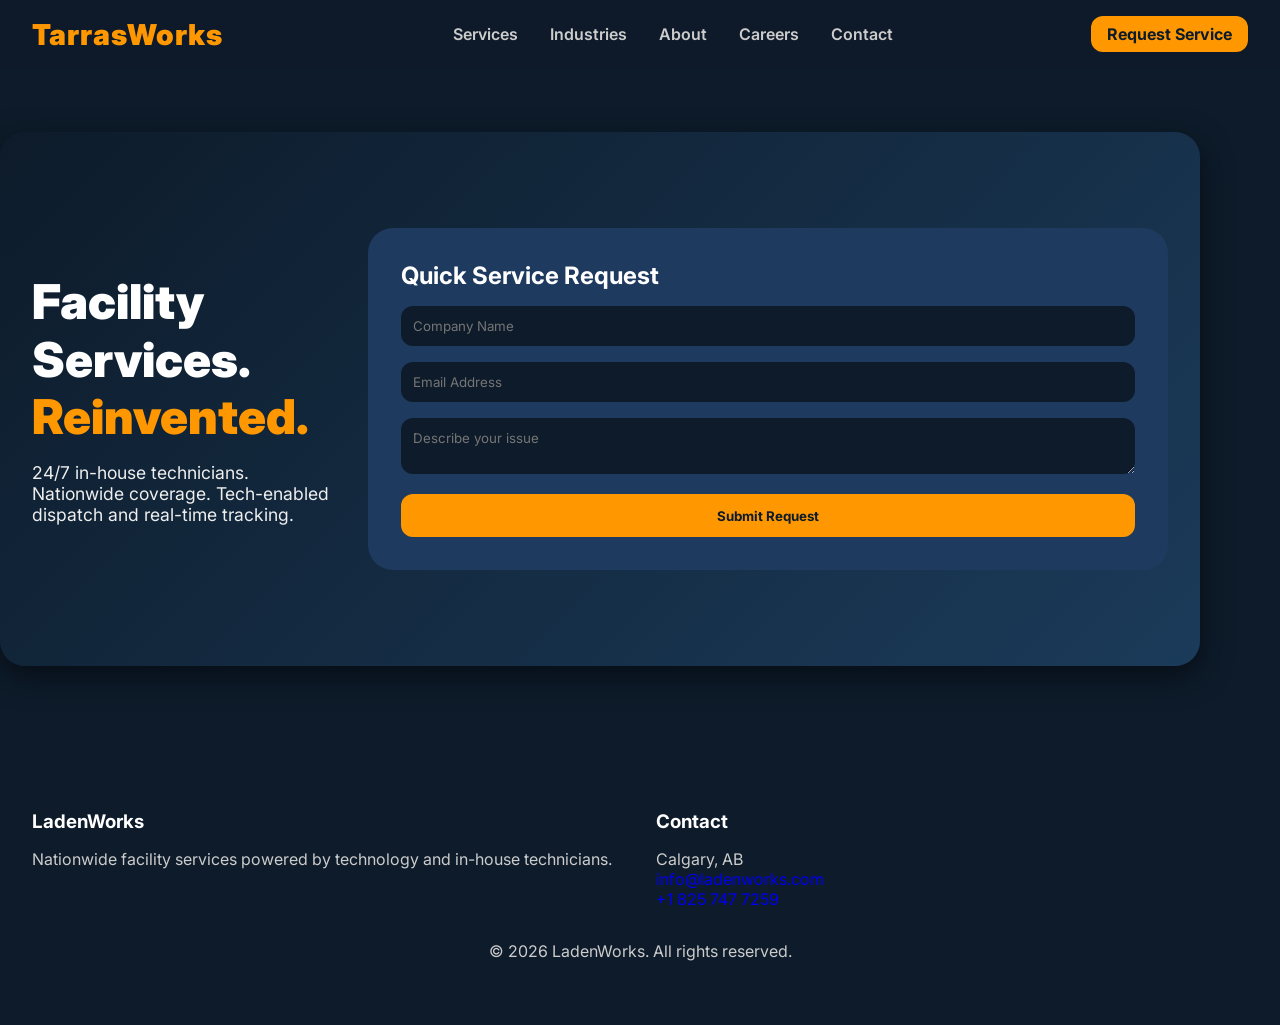
==== index.html @ 76d349a5 "Update index.html" ====
<!DOCTYPE html>
<html lang="en">

<head>
<meta charset="UTF-8">
<meta name="viewport" content="width=device-width, initial-scale=1.0">
<title>LadenWorks | Facility Services Reinvented</title>
<link rel="stylesheet" href="style.css">
</head>

<body>

<!-- NAV -->
<nav>

<a href="./index.html" class="logo">TarrasWorks</a>

<div class="menu">
<a href="./services/page.html">Services</a>
<a href="./industries/page.html">Industries</a>
<a href="./about/page.html">About</a>
<a href="./careers/page.html">Careers</a>
<a href="./contact/page.html">Contact</a>
</div>

<a href="./contact/page.html" class="cta">Request Service</a>

</nav>


<!-- HERO -->
<section class="hero">

<div class="text">
<h1>Facility Services. <span>Reinvented.</span></h1>

<p>
24/7 in-house technicians. Nationwide coverage.
Tech-enabled dispatch and real-time tracking.
</p>
</div>


<div class="card" style="max-width:800px; margin:auto;">

<form action="https://formspree.io/f/mdawkylg" method="POST">

<h3>Quick Service Request</h3>

<input type="hidden" name="_next" value="./index.html">

<input
type="text"
name="company"
placeholder="Company Name"
required
>

<input
type="email"
name="email"
placeholder="Email Address"
required
>

<textarea
name="message"
placeholder="Describe your issue"
required
></textarea>

<button
type="submit"
class="btn"
style="width:100%;"
>
Submit Request
</button>

</form>

</div>

</section>


<!-- DYNAMIC SECTIONS -->
<div id="sections-container"></div>


<!-- FOOTER -->
<footer>

<div class="footer-grid">

<div>
<h3>LadenWorks</h3>
<p>
Nationwide facility services powered by technology and in-house technicians.
</p>
</div>

<div>
<h3>Contact</h3>

<p>Calgary, AB</p>

<p>
<a href="mailto:info@ladenworks.com">
info@ladenworks.com
</a>
</p>

<p>
<a href="tel:+18257477259">
+1 825 747 7259
</a>
</p>

</div>

</div>

<p style="text-align:center; margin-top:2rem;">
© 2026 LadenWorks. All rights reserved.
</p>

</footer>

<script src="ladenworks.js"></script>

</body>
</html>
---- style.css ----
/* Bright Modern LadenWorks Styles */
@import url('https://fonts.googleapis.com/css2?family=Inter:wght@400;600;700;900&display=swap');

:root {
  --primary: #0d1b2a;
  --section: linear-gradient(135deg, #0d1b2a, #1b3b5a);
  --card: #1f3a5f;
  --accent: #ff9800;
  --text: #ffffff;
  --gray: #cccccc;
}

* {
  margin: 0;
  padding: 0;
  box-sizing: border-box;
  font-family: 'Inter', sans-serif;
}

a{
  text-decoration:none;
}

body {
  background-color: var(--primary);
  color: var(--text);
  scroll-behavior: smooth;
}

/* NAVIGATION */

nav {
  background-color: rgba(15, 27, 42, 0.95);
  display: flex;
  justify-content: space-between;
  align-items: center;
  padding: 1rem 2rem;
  position: sticky;
  top: 0;
  width: 100%;
  z-index: 100;
  backdrop-filter: blur(8px);
}

nav .logo {
  font-size: 1.8rem;
  font-weight: 900;
  color: var(--accent);
  letter-spacing: 1px;
}

/* IMPORTANT FIX */
nav .menu{
  display:flex;
  align-items:center;
}

nav .menu a {
  margin-left: 2rem;
  color: var(--gray);
  font-weight: 600;
  transition: 0.3s;
}

nav .menu a:hover {
  color: var(--accent);
}

nav .cta {
  background-color: var(--accent);
  color: var(--primary);
  padding: 0.5rem 1rem;
  border-radius: 12px;
  font-weight: 700;
  transition: 0.3s;
}

nav .cta:hover {
  transform: scale(1.05);
  opacity: 0.9;
}

/* HERO */

section.hero {
  display: flex;
  flex-wrap: wrap;
  align-items: center;
  gap: 2rem;
  padding: 8rem 2rem;
}

.hero .text {
  flex: 1;
  opacity: 0;
  transform: translateY(50px);
  animation: fadeUp 1s forwards 0.3s;
}

.hero h1 {
  font-size: 3rem;
  font-weight: 900;
  line-height: 1.2;
}

.hero h1 span {
  color: var(--accent);
  display: block;
}

.hero p {
  margin-top: 1rem;
  color: #eee;
  font-size: 1.1rem;
}

.hero .form {
  flex: 1;
  background-color: var(--card);
  padding: 2rem;
  border-radius: 25px;
  box-shadow: 0 15px 40px rgba(0,0,0,0.4);
  opacity: 0;
  transform: translateY(50px);
  animation: fadeUp 1s forwards 0.5s;
}

.hero input,
.hero textarea {
  width: 100%;
  padding: 0.75rem;
  margin-bottom: 1rem;
  border-radius: 12px;
  border: none;
  background-color: #0d1b2a;
  color: var(--text);
}

.hero button {
  width: 100%;
  padding: 0.85rem;
  background-color: var(--accent);
  border: none;
  border-radius: 12px;
  font-weight: 700;
  cursor: pointer;
  transition: 0.3s;
}

.hero button:hover {
  transform: scale(1.05);
}

/* SECTIONS */

section {
  padding: 6rem 2rem;
  max-width: 1200px;
  margin: auto;
}

section:nth-child(even) {
  background: var(--section);
  border-radius: 25px;
  margin: 4rem 0;
  padding: 6rem 2rem;
  box-shadow: 0 10px 30px rgba(0,0,0,0.5);
}

.section-title {
  text-align: center;
  font-size: 2.5rem;
  font-weight: 900;
  margin-bottom: 3rem;
  background: linear-gradient(90deg, #ff9800, #ffd54f);
  background-clip: text;
  -webkit-background-clip: text;
  -webkit-text-fill-color: transparent;
}

/* CARDS */

.grid {
  display: grid;
  gap: 2rem;
}

.grid-3 {
  grid-template-columns: repeat(auto-fit, minmax(250px, 1fr));
}

.card {
  background-color: var(--card);
  padding: 2rem;
  border-radius: 25px;
  transition: 0.5s;
  border: 1px solid transparent;
}

.card:hover {
  transform: translateY(-10px) scale(1.02);
  border-color: var(--accent);
  box-shadow: 0 15px 40px rgba(0,0,0,0.4);
}

.card h3 {
  font-size: 1.5rem;
  margin-bottom: 1rem;
  color: #fff;
}

.card p {
  color: #ddd;
}

/* FOOTER */

footer {
  background-color: var(--section);
  padding: 4rem 2rem;
  margin-top: 5rem;
  color: #aaa;
}

footer h3 {
  color: #fff;
  margin-bottom: 1rem;
}

footer .footer-grid {
  display: grid;
  gap: 2rem;
  grid-template-columns: repeat(auto-fit, minmax(200px, 1fr));
}

footer p, footer li {
  color: #ccc;
}

/* BUTTONS */

.btn {
  background-color: var(--accent);
  color: var(--primary);
  padding: 0.85rem 1.5rem;
  border-radius: 12px;
  font-weight: 700;
  display: inline-block;
  transition: 0.3s;
}

.btn:hover {
  transform: scale(1.05);
}

/* SCROLL ANIMATION */

@keyframes fadeUp {
  to {
    opacity: 1;
    transform: translateY(0);
  }
}

.fade-in {
  opacity: 1;
  transform: translateY(50px);
  animation: fadeUp 1s forwards;
}

/* RESPONSIVE */

@media (max-width: 768px) {

  nav{
    flex-direction:column;
    align-items:flex-start;
    gap:1rem;
  }

  nav .menu{
    flex-wrap:wrap;
    gap:1rem;
  }

  nav .menu a{
    margin-left:0;
  }

  .hero{
    flex-direction:column;
  }

}
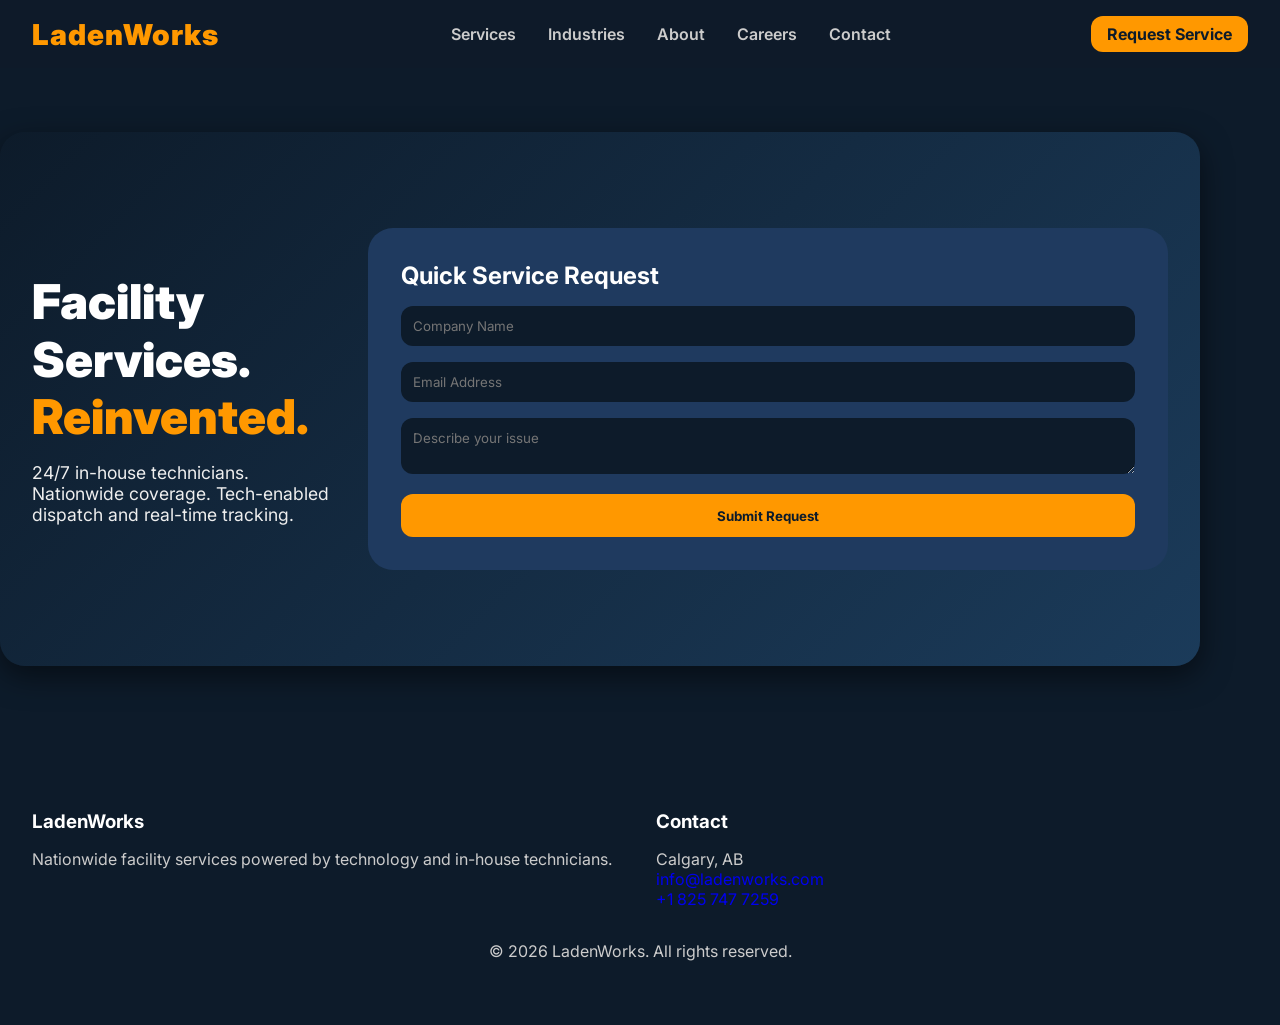
==== commit 878f392f: "Update index.html" ====
--- a/index.html
+++ b/index.html
@@ -13,7 +13,7 @@
 <!-- NAV -->
 <nav>
 
-<a href="./index.html" class="logo">TarrasWorks</a>
+<a href="./index.html" class="logo">LadenWorks</a>
 
 <div class="menu">
 <a href="./services/page.html">Services</a>
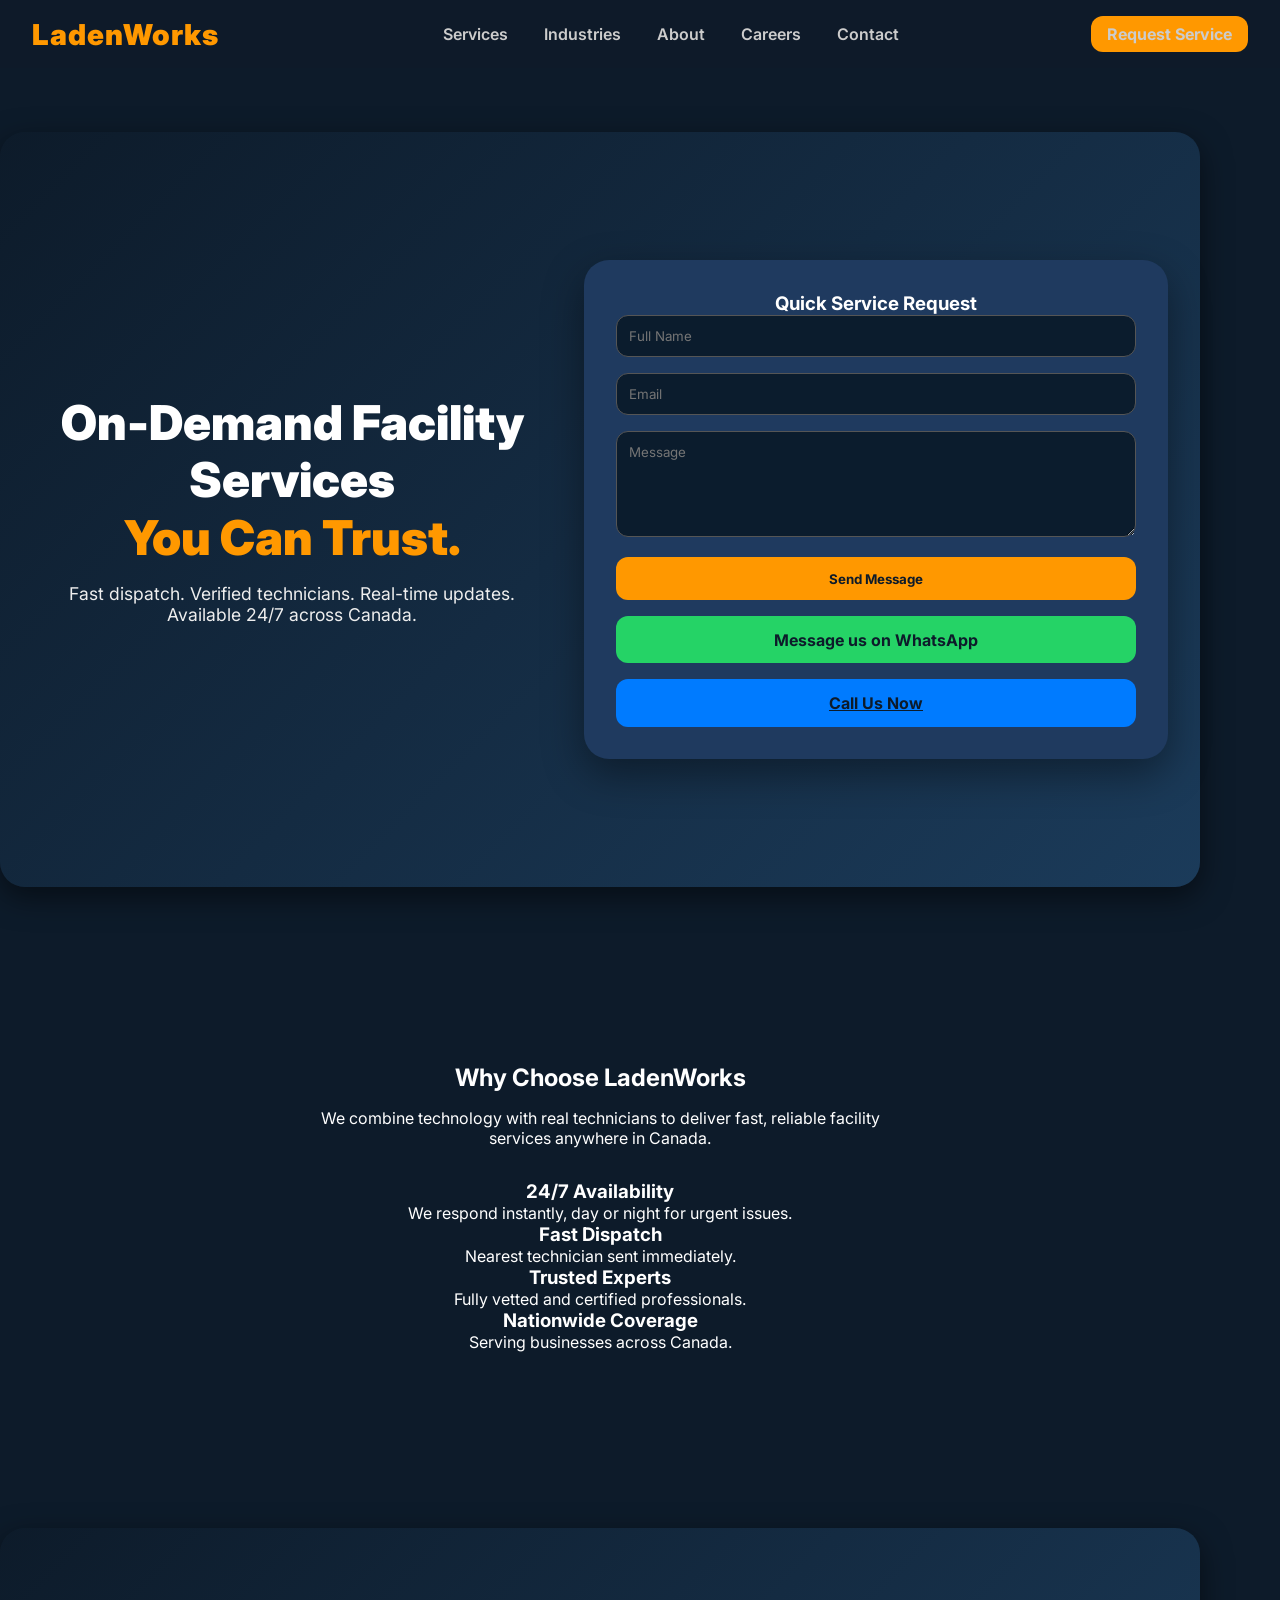
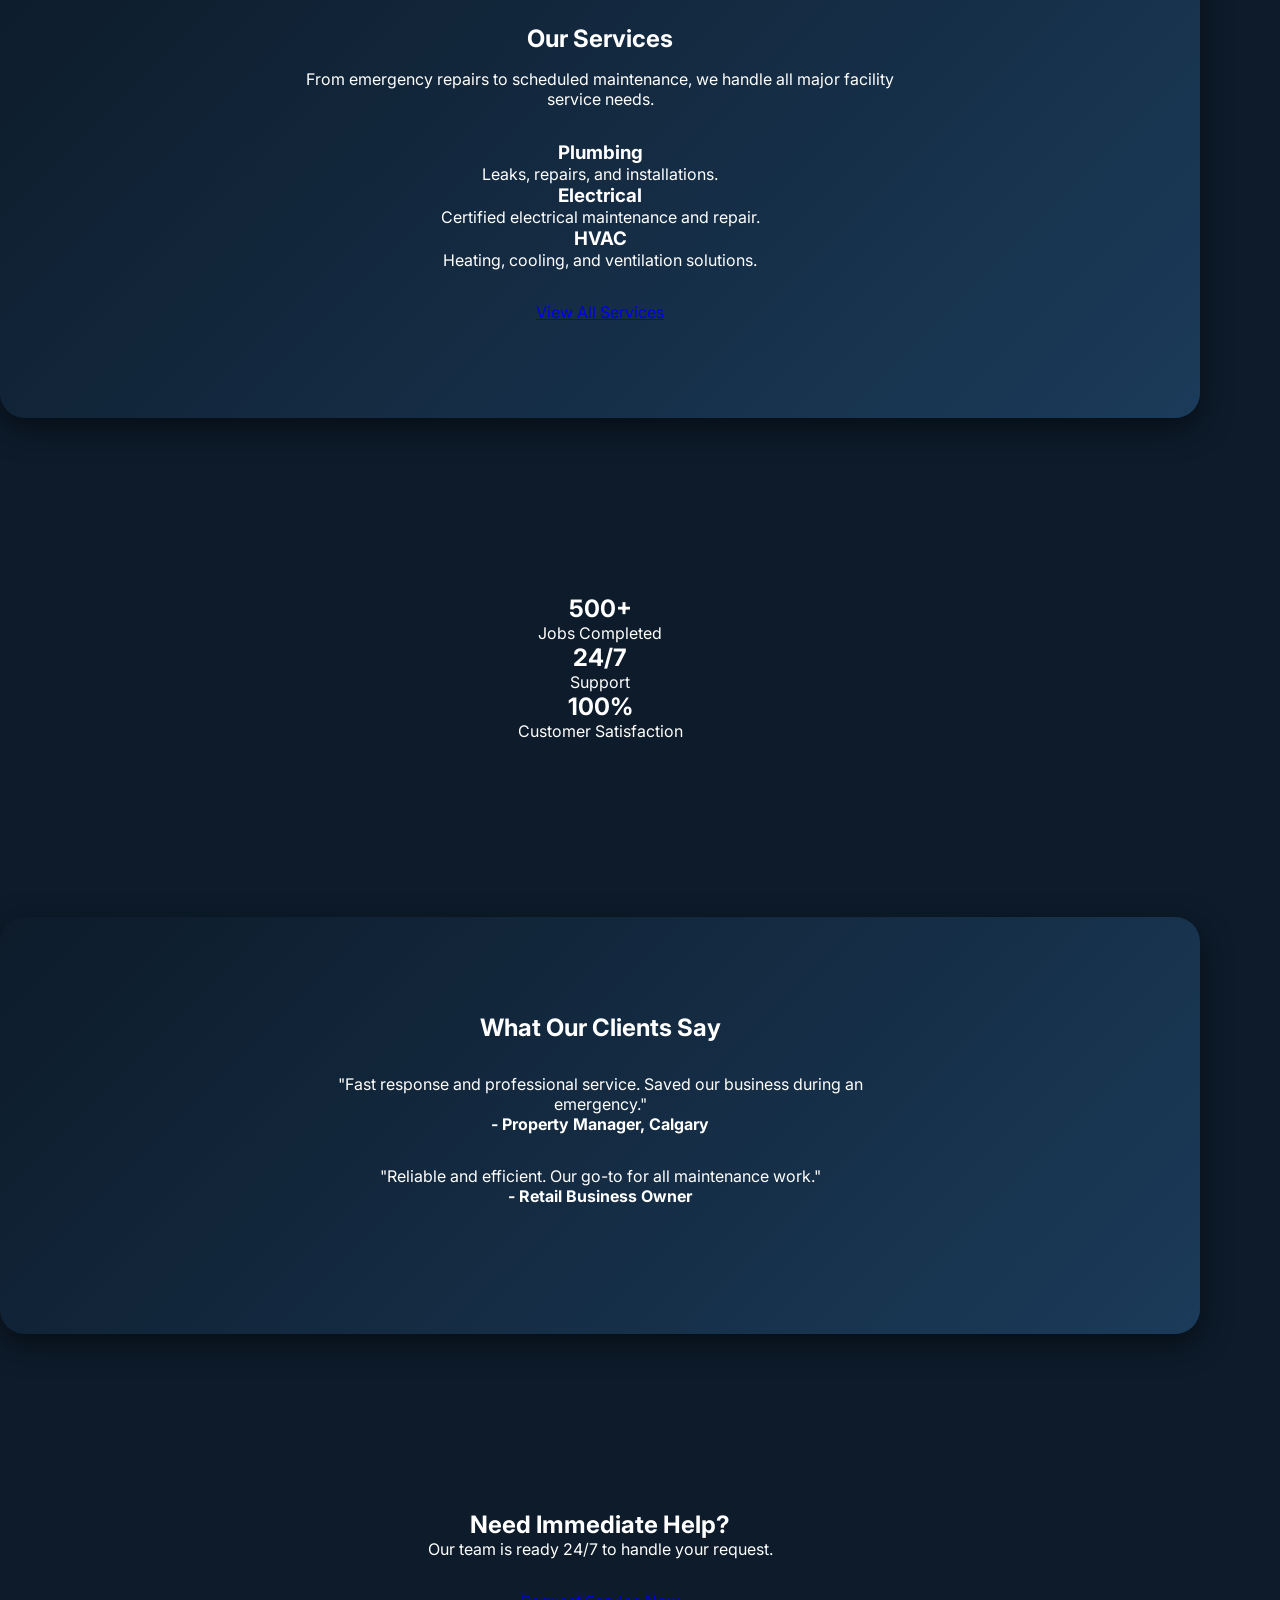
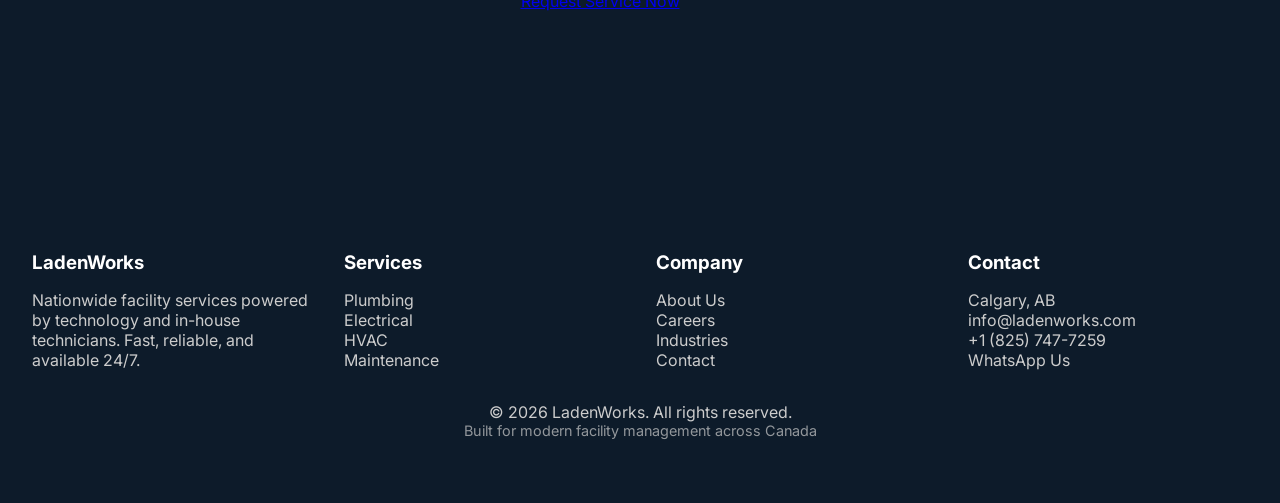
==== commit 5f7ec7e8: "Add files via upload" ====
--- a/index.html
+++ b/index.html
@@ -1,133 +1,244 @@
-<!DOCTYPE html>
-<html lang="en">
-
-<head>
-<meta charset="UTF-8">
-<meta name="viewport" content="width=device-width, initial-scale=1.0">
-<title>LadenWorks | Facility Services Reinvented</title>
-<link rel="stylesheet" href="style.css">
-</head>
-
-<body>
-
-<!-- NAV -->
-<nav>
-
-<a href="./index.html" class="logo">LadenWorks</a>
-
-<div class="menu">
-<a href="./services/page.html">Services</a>
-<a href="./industries/page.html">Industries</a>
-<a href="./about/page.html">About</a>
-<a href="./careers/page.html">Careers</a>
-<a href="./contact/page.html">Contact</a>
-</div>
-
-<a href="./contact/page.html" class="cta">Request Service</a>
-
-</nav>
-
-
-<!-- HERO -->
-<section class="hero">
-
-<div class="text">
-<h1>Facility Services. <span>Reinvented.</span></h1>
-
-<p>
-24/7 in-house technicians. Nationwide coverage.
-Tech-enabled dispatch and real-time tracking.
-</p>
-</div>
-
-
-<div class="card" style="max-width:800px; margin:auto;">
-
-<form action="https://formspree.io/f/mdawkylg" method="POST">
-
-<h3>Quick Service Request</h3>
-
-<input type="hidden" name="_next" value="./index.html">
-
-<input
-type="text"
-name="company"
-placeholder="Company Name"
-required
->
-
-<input
-type="email"
-name="email"
-placeholder="Email Address"
-required
->
-
-<textarea
-name="message"
-placeholder="Describe your issue"
-required
-></textarea>
-
-<button
-type="submit"
-class="btn"
-style="width:100%;"
->
-Submit Request
-</button>
-
-</form>
-
-</div>
-
-</section>
-
-
-<!-- DYNAMIC SECTIONS -->
-<div id="sections-container"></div>
-
-
-<!-- FOOTER -->
-<footer>
-
-<div class="footer-grid">
-
-<div>
-<h3>LadenWorks</h3>
-<p>
-Nationwide facility services powered by technology and in-house technicians.
-</p>
-</div>
-
-<div>
-<h3>Contact</h3>
-
-<p>Calgary, AB</p>
-
-<p>
-<a href="mailto:info@ladenworks.com">
-info@ladenworks.com
-</a>
-</p>
-
-<p>
-<a href="tel:+18257477259">
-+1 825 747 7259
-</a>
-</p>
-
-</div>
-
-</div>
-
-<p style="text-align:center; margin-top:2rem;">
-© 2026 LadenWorks. All rights reserved.
-</p>
-
-</footer>
-
-<script src="ladenworks.js"></script>
-
-</body>
+<!DOCTYPE html>
+<html lang="en">
+<head>
+<meta charset="UTF-8">
+<meta name="viewport" content="width=device-width, initial-scale=1.0">
+<title>LadenWorks | Facility Services</title>
+<link rel="stylesheet" href="./style.css">
+</head>
+
+<body>
+
+<!-- NAV -->
+<nav>
+  <div class="logo"><a href="./index.html">LadenWorks</a></div>
+  <div class="menu">
+    <a href="./services/page.html">Services</a>
+    <a href="./industries/page.html">Industries</a>
+    <a href="./about/page.html">About</a>
+    <a href="./careers/page.html">Careers</a>
+    <a href="./contact/page.html">Contact</a>
+  </div>
+  <a href="./contact/page.html" class="cta">Request Service</a>
+</nav>
+
+<!-- HERO -->
+<section class="hero">
+  <div class="text" style="text-align:center; margin: 0 auto;">
+    <h1>On-Demand Facility Services <span>You Can Trust.</span></h1>
+    <p>Fast dispatch. Verified technicians. Real-time updates. Available 24/7 across Canada.</p>
+  </div>
+
+  <div class="form" style="margin: 2rem auto;">
+    <h3 style="text-align:center;">Quick Service Request</h3>
+
+      <form action="https://formspree.io/f/mdawkylg" method="POST">
+
+<input name="name" type="text" placeholder="Full Name" required
+style="width:100%; padding:0.75rem; margin-bottom:1rem; border-radius:12px; border:1px solid #555; background-color:#0B1C2D; color:#fff;">
+
+<input name="email" type="email" placeholder="Email" required
+style="width:100%; padding:0.75rem; margin-bottom:1rem; border-radius:12px; border:1px solid #555; background-color:#0B1C2D; color:#fff;">
+
+<textarea name="message" placeholder="Message" rows="5" required
+style="width:100%; padding:0.75rem; margin-bottom:1rem; border-radius:12px; border:1px solid #555; background-color:#0B1C2D; color:#fff;"></textarea>
+
+<button type="submit" class="btn" style="width:100%;">Send Message</button>
+
+<!-- ✅ WHATSAPP BUTTON -->
+<a id="whatsappBtn" target="_blank" class="btn"
+style="display:block; text-align:center; margin-top:1rem; background:#25D366;">
+Message us on WhatsApp
+</a>
+
+<!-- ✅ CALL BUTTON -->
+<a href="tel:+18257477259" class="btn"
+style="display:block; text-align:center; margin-top:1rem; background:#007BFF;">
+Call Us Now
+</a>
+
+</form>
+    </div>
+  </section>
+
+  <!-- WHY CHOOSE US -->
+  <section style="text-align:center; margin: 5rem 0;">
+    <h2>Why Choose LadenWorks</h2>
+    <p style="max-width:600px; margin: 1rem auto;">
+      We combine technology with real technicians to deliver fast, reliable facility services anywhere in Canada.
+    </p>
+
+    <div class="features-grid" style="margin-top:2rem;">
+      <div class="feature">
+        <h3>24/7 Availability</h3>
+        <p>We respond instantly, day or night for urgent issues.</p>
+      </div>
+
+      <div class="feature">
+        <h3>Fast Dispatch</h3>
+        <p>Nearest technician sent immediately.</p>
+      </div>
+
+      <div class="feature">
+        <h3>Trusted Experts</h3>
+      <p>Fully vetted and certified professionals.</p>
+    </div>
+
+    <div class="feature">
+      <h3>Nationwide Coverage</h3>
+      <p>Serving businesses across Canada.</p>
+    </div>
+  </div>
+</section>
+
+<!-- SERVICES -->
+<section style="text-align:center; margin: 5rem 0;">
+  <h2>Our Services</h2>
+  <p style="max-width:600px; margin: 1rem auto;">
+    From emergency repairs to scheduled maintenance, we handle all major facility service needs.
+  </p>
+
+  <div class="services-grid" style="margin-top:2rem;">
+    <div class="service-card">
+      <h3>Plumbing</h3>
+      <p>Leaks, repairs, and installations.</p>
+    </div>
+
+    <div class="service-card">
+      <h3>Electrical</h3>
+      <p>Certified electrical maintenance and repair.</p>
+    </div>
+
+    <div class="service-card">
+      <h3>HVAC</h3>
+      <p>Heating, cooling, and ventilation solutions.</p>
+    </div>
+  </div>
+
+  <div style="margin-top:2rem;">
+    <a href="./services/page.html" class="cta">View All Services</a>
+  </div>
+</section>
+
+<!-- STATS -->
+<section style="text-align:center; margin: 5rem 0;">
+  <div class="stats">
+    <div class="stat">
+      <h2>500+</h2>
+      <p>Jobs Completed</p>
+    </div>
+
+    <div class="stat">
+      <h2>24/7</h2>
+      <p>Support</p>
+    </div>
+
+    <div class="stat">
+      <h2>100%</h2>
+      <p>Customer Satisfaction</p>
+    </div>
+  </div>
+</section>
+
+<!-- TESTIMONIALS -->
+<section style="text-align:center; margin: 5rem 0;">
+  <h2>What Our Clients Say</h2>
+
+  <div style="max-width:600px; margin:2rem auto;">
+    <p>"Fast response and professional service. Saved our business during an emergency."</p>
+    <strong>- Property Manager, Calgary</strong>
+  </div>
+
+  <div style="max-width:600px; margin:2rem auto;">
+    <p>"Reliable and efficient. Our go-to for all maintenance work."</p>
+    <strong>- Retail Business Owner</strong>
+  </div>
+</section>
+
+<!-- FINAL CTA -->
+<section style="text-align:center; margin: 5rem 0;">
+  <h2>Need Immediate Help?</h2>
+  <p>Our team is ready 24/7 to handle your request.</p>
+
+  <div style="margin-top:2rem;">
+    <a href="./contact/page.html" class="cta">Request Service Now</a>
+  </div>
+</section>
+
+<!-- FOOTER -->
+<footer>
+
+  <div class="footer-grid">
+
+    <!-- COMPANY -->
+    <div>
+      <h3>LadenWorks</h3>
+      <p>
+        Nationwide facility services powered by technology and in-house technicians.
+        Fast, reliable, and available 24/7.
+      </p>
+    </div>
+
+    <!-- SERVICES -->
+    <div>
+      <h3>Services</h3>
+      <p><a href="./services/page.html">Plumbing</a></p>
+      <p><a href="./services/page.html">Electrical</a></p>
+      <p><a href="./services/page.html">HVAC</a></p>
+      <p><a href="./services/page.html">Maintenance</a></p>
+    </div>
+
+    <!-- COMPANY LINKS -->
+    <div>
+      <h3>Company</h3>
+      <p><a href="../about/page.html">About Us</a></p>
+      <p><a href="../careers/page.html">Careers</a></p>
+      <p><a href="../industries/page.html">Industries</a></p>
+      <p><a href="../contact/page.html">Contact</a></p>
+    </div>
+
+    <!-- CONTACT -->
+    <div>
+      <h3>Contact</h3>
+      <p>Calgary, AB</p>
+      <p><a href="mailto:info@ladenworks.com">info@ladenworks.com</a></p>
+      <p><a href="tel:+18257477259">+1 (825) 747-7259</a></p>
+      <p><a href="#" id="footerWhatsapp">WhatsApp Us</a></p>
+    </div>
+
+  </div>
+
+  <!-- BOTTOM BAR -->
+  <div style="text-align:center; margin-top:2rem;">
+    <p>© 2026 LadenWorks. All rights reserved.</p>
+    <p style="font-size:0.9rem; opacity:0.7;">
+      Built for modern facility management across Canada
+    </p>
+  </div>
+
+</footer>
+
+<!-- WHATSAPP SCRIPT -->
+<script>
+document.getElementById("whatsappBtn").addEventListener("click", function(){
+
+  let company = document.querySelector("input[name='company']").value;
+  let email = document.querySelector("input[name='email']").value;
+  let message = document.querySelector("textarea[name='message']").value;
+
+  let phone = "18257477259";
+
+  let text = `New Service Request - LadenWorks
+
+Company: ${company}
+Email: ${email}
+Issue: ${message}`;
+
+  let url = `https://wa.me/${phone}?text=${encodeURIComponent(text)}`;
+
+  this.href = url;
+});
+</script>
+
+</body>
 </html>
--- a/style.css
+++ b/style.css
@@ -1,294 +1,294 @@
-/* Bright Modern LadenWorks Styles */
-@import url('https://fonts.googleapis.com/css2?family=Inter:wght@400;600;700;900&display=swap');
-
-:root {
-  --primary: #0d1b2a;
-  --section: linear-gradient(135deg, #0d1b2a, #1b3b5a);
-  --card: #1f3a5f;
-  --accent: #ff9800;
-  --text: #ffffff;
-  --gray: #cccccc;
-}
-
-* {
-  margin: 0;
-  padding: 0;
-  box-sizing: border-box;
-  font-family: 'Inter', sans-serif;
-}
-
-a{
-  text-decoration:none;
-}
-
-body {
-  background-color: var(--primary);
-  color: var(--text);
-  scroll-behavior: smooth;
-}
-
-/* NAVIGATION */
-
-nav {
-  background-color: rgba(15, 27, 42, 0.95);
-  display: flex;
-  justify-content: space-between;
-  align-items: center;
-  padding: 1rem 2rem;
-  position: sticky;
-  top: 0;
-  width: 100%;
-  z-index: 100;
-  backdrop-filter: blur(8px);
-}
-
-nav .logo {
-  font-size: 1.8rem;
-  font-weight: 900;
-  color: var(--accent);
-  letter-spacing: 1px;
-}
-
-/* IMPORTANT FIX */
-nav .menu{
-  display:flex;
-  align-items:center;
-}
-
-nav .menu a {
-  margin-left: 2rem;
-  color: var(--gray);
-  font-weight: 600;
-  transition: 0.3s;
-}
-
-nav .menu a:hover {
-  color: var(--accent);
-}
-
-nav .cta {
-  background-color: var(--accent);
-  color: var(--primary);
-  padding: 0.5rem 1rem;
-  border-radius: 12px;
-  font-weight: 700;
-  transition: 0.3s;
-}
-
-nav .cta:hover {
-  transform: scale(1.05);
-  opacity: 0.9;
-}
-
-/* HERO */
-
-section.hero {
-  display: flex;
-  flex-wrap: wrap;
-  align-items: center;
-  gap: 2rem;
-  padding: 8rem 2rem;
-}
-
-.hero .text {
-  flex: 1;
-  opacity: 0;
-  transform: translateY(50px);
-  animation: fadeUp 1s forwards 0.3s;
-}
-
-.hero h1 {
-  font-size: 3rem;
-  font-weight: 900;
-  line-height: 1.2;
-}
-
-.hero h1 span {
-  color: var(--accent);
-  display: block;
-}
-
-.hero p {
-  margin-top: 1rem;
-  color: #eee;
-  font-size: 1.1rem;
-}
-
-.hero .form {
-  flex: 1;
-  background-color: var(--card);
-  padding: 2rem;
-  border-radius: 25px;
-  box-shadow: 0 15px 40px rgba(0,0,0,0.4);
-  opacity: 0;
-  transform: translateY(50px);
-  animation: fadeUp 1s forwards 0.5s;
-}
-
-.hero input,
-.hero textarea {
-  width: 100%;
-  padding: 0.75rem;
-  margin-bottom: 1rem;
-  border-radius: 12px;
-  border: none;
-  background-color: #0d1b2a;
-  color: var(--text);
-}
-
-.hero button {
-  width: 100%;
-  padding: 0.85rem;
-  background-color: var(--accent);
-  border: none;
-  border-radius: 12px;
-  font-weight: 700;
-  cursor: pointer;
-  transition: 0.3s;
-}
-
-.hero button:hover {
-  transform: scale(1.05);
-}
-
-/* SECTIONS */
-
-section {
-  padding: 6rem 2rem;
-  max-width: 1200px;
-  margin: auto;
-}
-
-section:nth-child(even) {
-  background: var(--section);
-  border-radius: 25px;
-  margin: 4rem 0;
-  padding: 6rem 2rem;
-  box-shadow: 0 10px 30px rgba(0,0,0,0.5);
-}
-
-.section-title {
-  text-align: center;
-  font-size: 2.5rem;
-  font-weight: 900;
-  margin-bottom: 3rem;
-  background: linear-gradient(90deg, #ff9800, #ffd54f);
-  background-clip: text;
-  -webkit-background-clip: text;
-  -webkit-text-fill-color: transparent;
-}
-
-/* CARDS */
-
-.grid {
-  display: grid;
-  gap: 2rem;
-}
-
-.grid-3 {
-  grid-template-columns: repeat(auto-fit, minmax(250px, 1fr));
-}
-
-.card {
-  background-color: var(--card);
-  padding: 2rem;
-  border-radius: 25px;
-  transition: 0.5s;
-  border: 1px solid transparent;
-}
-
-.card:hover {
-  transform: translateY(-10px) scale(1.02);
-  border-color: var(--accent);
-  box-shadow: 0 15px 40px rgba(0,0,0,0.4);
-}
-
-.card h3 {
-  font-size: 1.5rem;
-  margin-bottom: 1rem;
-  color: #fff;
-}
-
-.card p {
-  color: #ddd;
-}
-
-/* FOOTER */
-
-footer {
-  background-color: var(--section);
-  padding: 4rem 2rem;
-  margin-top: 5rem;
-  color: #aaa;
-}
-
-footer h3 {
-  color: #fff;
-  margin-bottom: 1rem;
-}
-
-footer .footer-grid {
-  display: grid;
-  gap: 2rem;
-  grid-template-columns: repeat(auto-fit, minmax(200px, 1fr));
-}
-
-footer p, footer li {
-  color: #ccc;
-}
-
-/* BUTTONS */
-
-.btn {
-  background-color: var(--accent);
-  color: var(--primary);
-  padding: 0.85rem 1.5rem;
-  border-radius: 12px;
-  font-weight: 700;
-  display: inline-block;
-  transition: 0.3s;
-}
-
-.btn:hover {
-  transform: scale(1.05);
-}
-
-/* SCROLL ANIMATION */
-
-@keyframes fadeUp {
-  to {
-    opacity: 1;
-    transform: translateY(0);
-  }
-}
-
-.fade-in {
-  opacity: 1;
-  transform: translateY(50px);
-  animation: fadeUp 1s forwards;
-}
-
-/* RESPONSIVE */
-
-@media (max-width: 768px) {
-
-  nav{
-    flex-direction:column;
-    align-items:flex-start;
-    gap:1rem;
-  }
-
-  nav .menu{
-    flex-wrap:wrap;
-    gap:1rem;
-  }
-
-  nav .menu a{
-    margin-left:0;
-  }
-
-  .hero{
-    flex-direction:column;
-  }
-
-}+/* Bright Modern LadenWorks Styles */
+@import url('https://fonts.googleapis.com/css2?family=Inter:wght@400;600;700;900&display=swap');
+
+:root {
+  --primary: #0d1b2a;
+  --section: linear-gradient(135deg, #0d1b2a, #1b3b5a);
+  --card: #1f3a5f;
+  --accent: #ff9800; /* brighter orange */
+  --text: #ffffff;
+  --gray: #cccccc;
+}
+
+* {
+  margin: 0;
+  padding: 0;
+  box-sizing: border-box;
+  font-family: 'Inter', sans-serif;
+}
+
+body {
+  background-color: var(--primary);
+  color: var(--text);
+  scroll-behavior: smooth;
+}
+
+/* NAVIGATION */
+nav {
+  background-color: rgba(15, 27, 42, 0.95);
+  display: flex;
+  justify-content: space-between;
+  align-items: center;
+  padding: 1rem 2rem;
+  position: sticky;
+  top: 0;
+  z-index: 100;
+  backdrop-filter: blur(8px);
+}
+
+nav .logo {
+  font-size: 1.8rem;
+  font-weight: 900;
+  color: var(--accent);
+  letter-spacing: 1px;
+}
+
+nav .menu a {
+  margin-left: 2rem;
+  color: var(--gray);
+  font-weight: 600;
+  transition: 0.3s;
+}
+
+nav .menu a:hover {
+  color: var(--accent);
+}
+
+nav .cta {
+  background-color: var(--accent);
+  padding: 0.5rem 1rem;
+  border-radius: 12px;
+  font-weight: 700;
+  transition: 0.3s;
+}
+
+nav .cta:hover {
+  transform: scale(1.05);
+  opacity: 0.9;
+}
+
+/* HERO */
+section.hero {
+  display: flex;
+  flex-wrap: wrap;
+  align-items: center;
+  gap: 2rem;
+  padding: 8rem 2rem;
+}
+
+.hero .text {
+  flex: 1;
+  opacity: 0;
+  transform: translateY(50px);
+  animation: fadeUp 1s forwards 0.3s;
+}
+
+.hero h1 {
+  font-size: 3rem;
+  font-weight: 900;
+  line-height: 1.2;
+}
+
+.hero h1 span {
+  color: var(--accent);
+  display: block;
+}
+
+.hero p {
+  margin-top: 1rem;
+  color: #eee;
+  font-size: 1.1rem;
+}
+
+.hero .form {
+  flex: 1;
+  background-color: var(--card);
+  padding: 2rem;
+  border-radius: 25px;
+  box-shadow: 0 15px 40px rgba(0,0,0,0.4);
+  opacity: 0;
+  transform: translateY(50px);
+  animation: fadeUp 1s forwards 0.5s;
+}
+
+.hero input,
+.hero textarea {
+  width: 100%;
+  padding: 0.75rem;
+  margin-bottom: 1rem;
+  border-radius: 12px;
+  border: none;
+  background-color: #0d1b2a;
+  color: var(--text);
+}
+
+.hero button {
+  width: 100%;
+  padding: 0.85rem;
+  background-color: var(--accent);
+  border: none;
+  border-radius: 12px;
+  font-weight: 700;
+  cursor: pointer;
+  transition: 0.3s;
+}
+
+.hero button:hover {
+  transform: scale(1.05);
+}
+
+/* SECTIONS */
+section {
+  padding: 6rem 2rem;
+  max-width: 1200px;
+  margin: auto;
+}
+
+section:nth-child(even) {
+  background: var(--section);
+  border-radius: 25px;
+  margin: 4rem 0;
+  padding: 6rem 2rem;
+  box-shadow: 0 10px 30px rgba(0,0,0,0.5);
+}
+
+.section-title {
+  text-align: center;
+  font-size: 2.5rem;
+  font-weight: 900;
+  margin-bottom: 3rem;
+  background: linear-gradient(90deg, #ff9800, #ffd54f);
+  background-clip: text;
+  -webkit-background-clip: text;
+  -webkit-text-fill-color: transparent;
+}
+
+/* CARDS */
+.grid {
+  display: grid;
+  gap: 2rem;
+}
+
+.grid-3 {
+  grid-template-columns: repeat(auto-fit, minmax(250px, 1fr));
+}
+
+.card {
+  background-color: var(--card);
+  padding: 2rem;
+  border-radius: 25px;
+  transition: 0.5s;
+  border: 1px solid transparent;
+  opacity: 1;
+  transform: translateY(50px);
+}
+
+.card:hover {
+  transform: translateY(-10px) scale(1.02);
+  border-color: var(--accent);
+  box-shadow: 0 15px 40px rgba(0,0,0,0.4);
+}
+
+.card h3 {
+  font-size: 1.5rem;
+  margin-bottom: 1rem;
+  color: #fff;
+}
+
+.card p {
+  color: #ddd;
+}
+
+/* FOOTER */
+footer {
+  background-color: var(--section);
+  padding: 4rem 2rem;
+  margin-top: 5rem;
+  color: #aaa;
+}
+
+footer h3 {
+  color: #fff;
+  margin-bottom: 1rem;
+}
+
+footer .footer-grid {
+  display: grid;
+  gap: 2rem;
+  grid-template-columns: repeat(auto-fit, minmax(200px, 1fr));
+}
+
+footer p, footer li {
+  color: #ccc;
+}
+
+/* BUTTONS */
+.btn {
+  background-color: var(--accent);
+  color: var(--primary);
+  padding: 0.85rem 1.5rem;
+  border-radius: 12px;
+  font-weight: 700;
+  display: inline-block;
+  transition: 0.3s;
+}
+
+.btn:hover {
+  transform: scale(1.05);
+}
+
+/* SCROLL ANIMATION */
+@keyframes fadeUp {
+  to {
+    opacity: 1;
+    transform: translateY(0);
+  }
+}
+
+.fade-in {
+  opacity: 1;
+  transform: translateY(50px);
+  animation: fadeUp 1s forwards;
+}
+
+/* RESPONSIVE */
+@media (max-width: 768px) {
+  .hero {
+    flex-direction: column;
+  }
+  nav .menu {
+    display: none;
+  }
+}
+/* Remove default link styles from logo */
+.logo a,
+.logo a:visited,
+.logo a:hover,
+.logo a:active {
+  color: inherit;        /* keeps your original logo color */
+  text-decoration: none; /* removes underline */
+}
+
+footer a {
+  color: #ccc;          /* or white if you prefer */
+  text-decoration: none;
+}
+
+footer a:visited {
+  color: #ccc;
+}
+
+footer a:hover {
+  color: #007BFF;       /* your accent color */
+}
+
+nav a {
+  color: var(--gray);
+  text-decoration: none;
+}
+nav a:visited {
+  color: var(--gray);
+}
+nav a:hover {
+  color: var(--accent);
+}
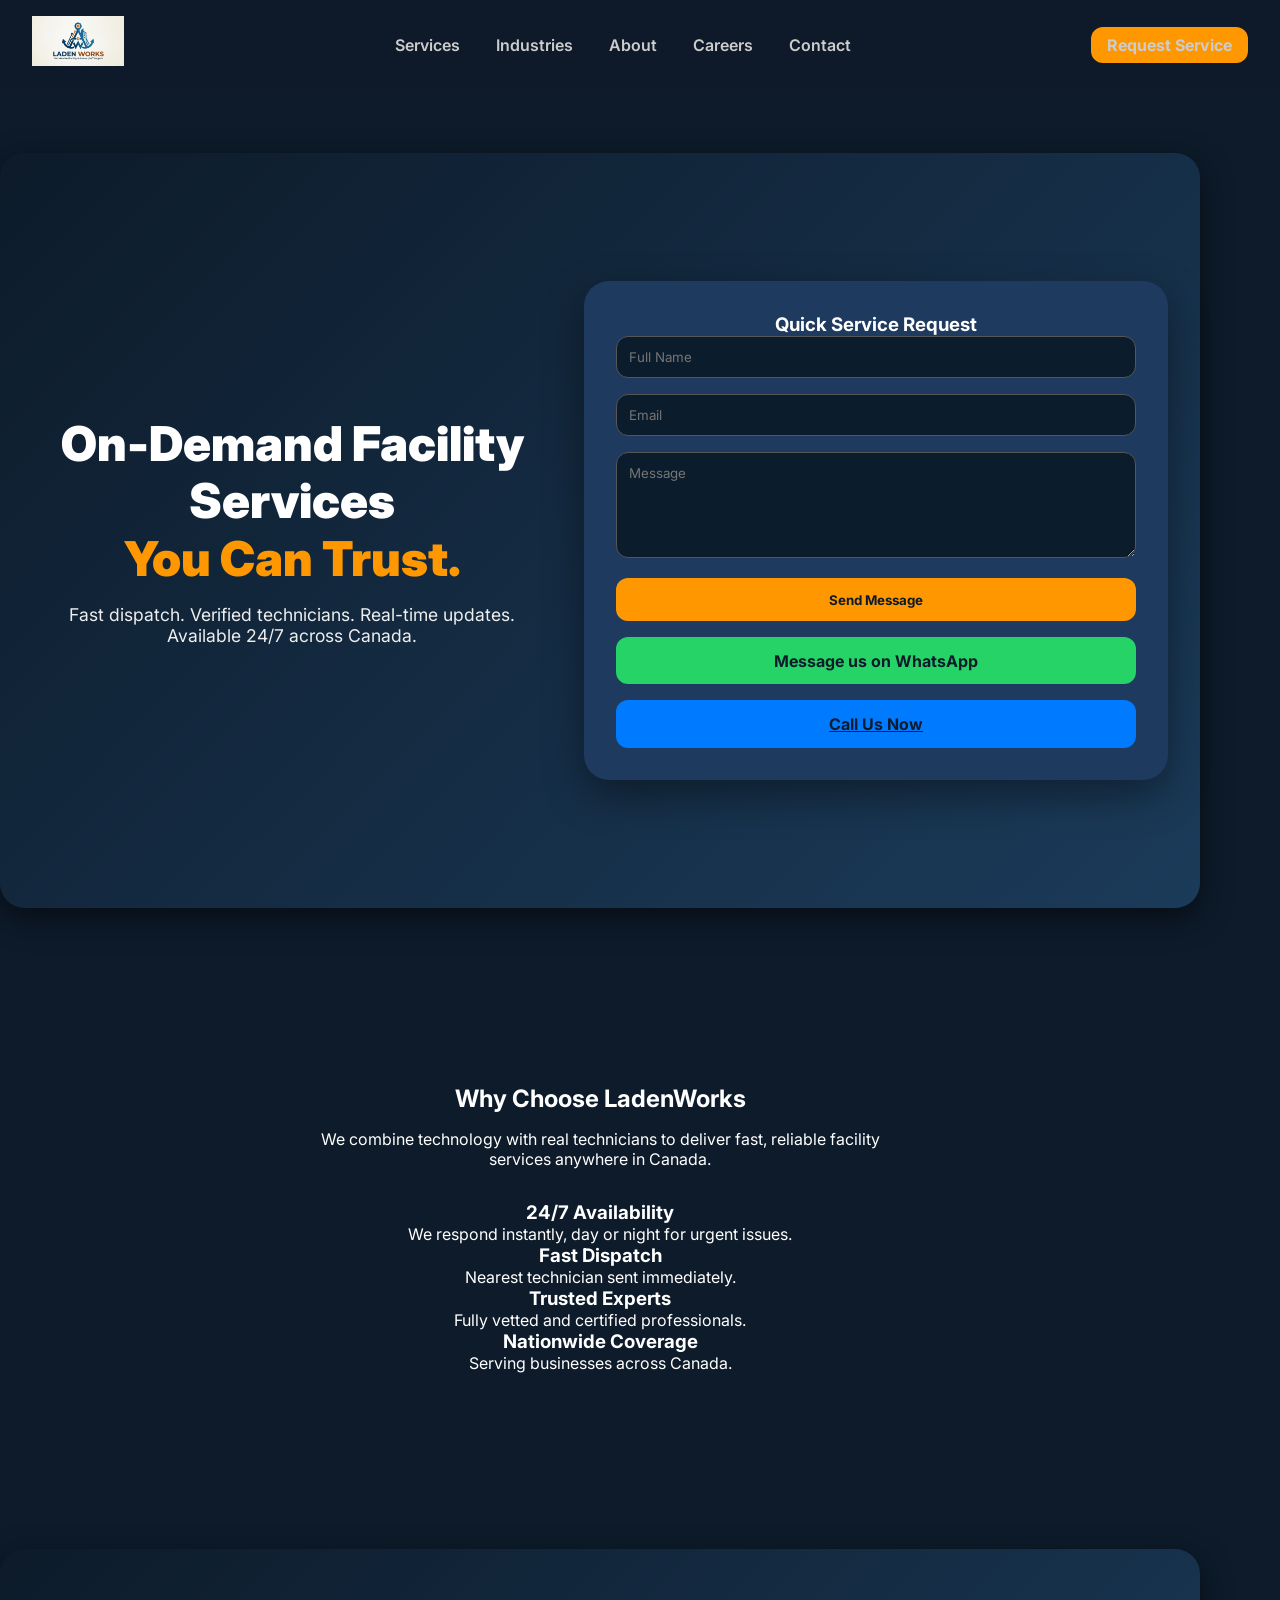
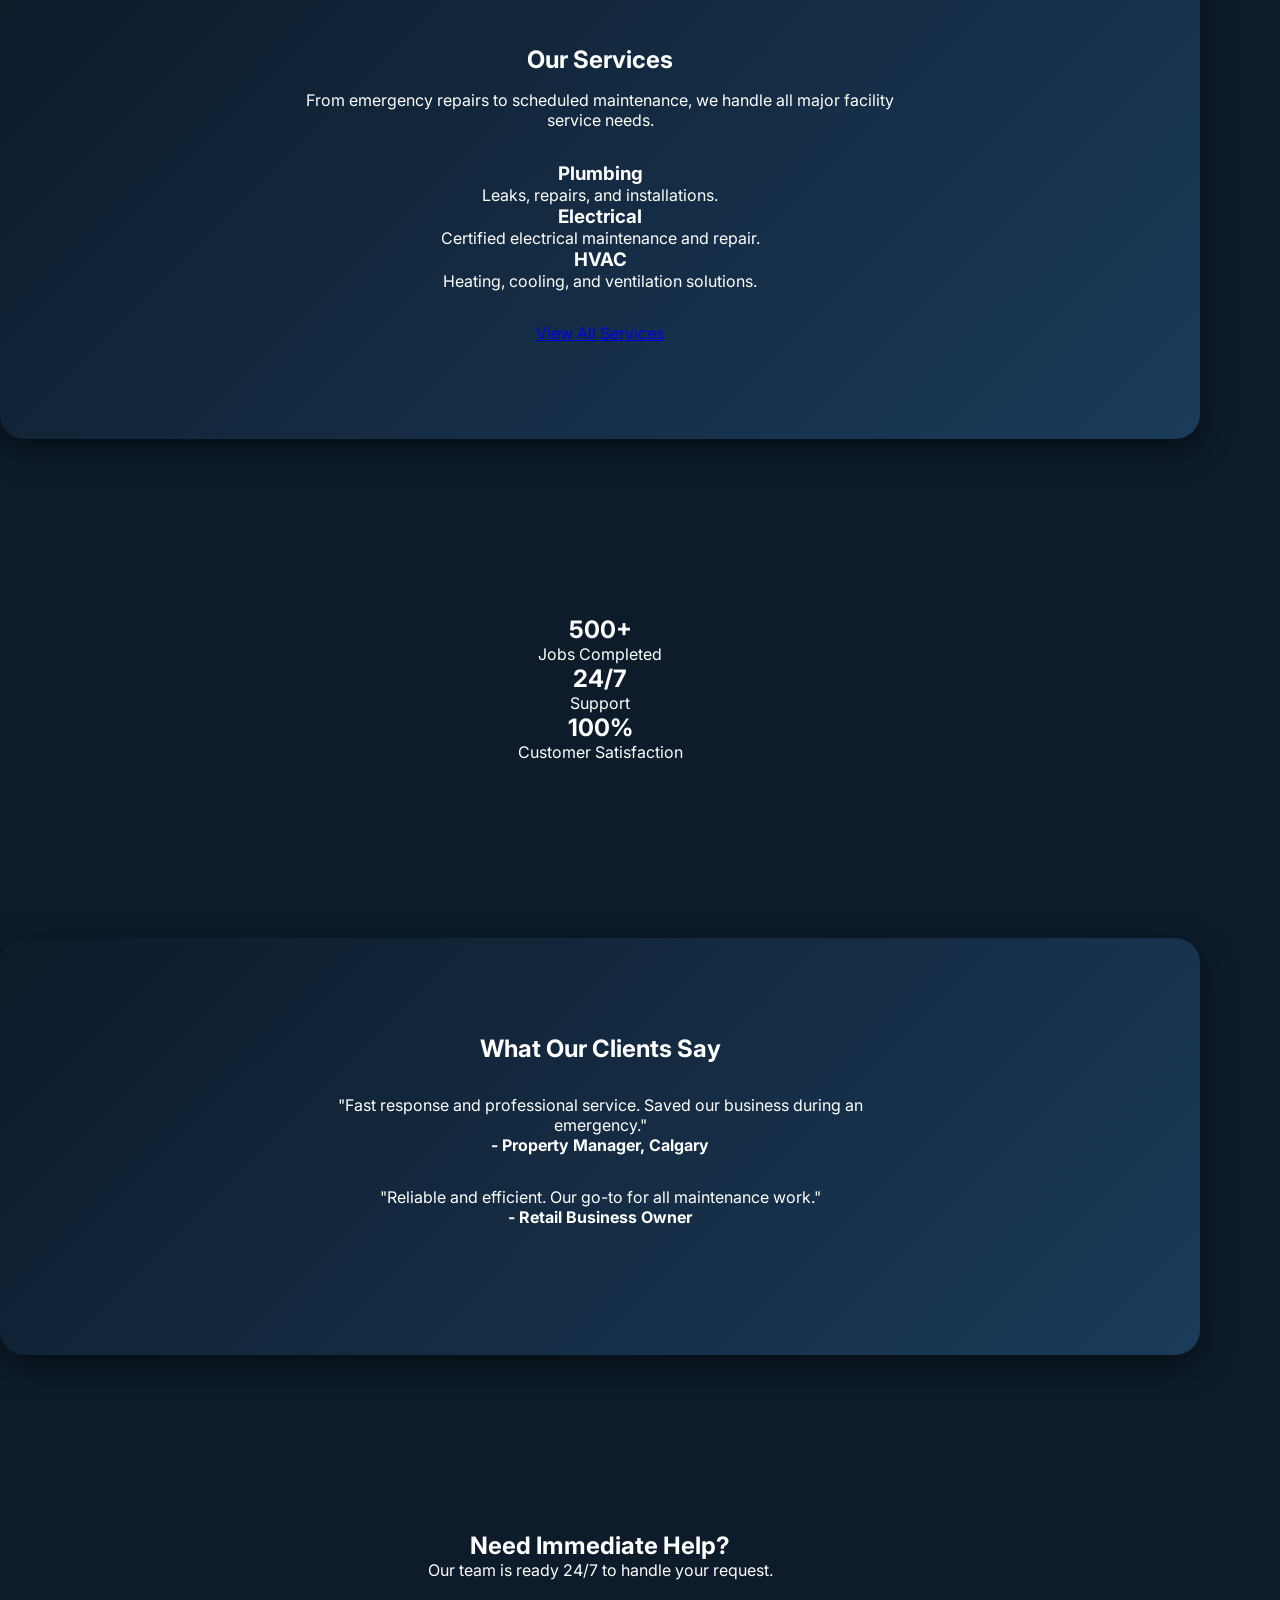
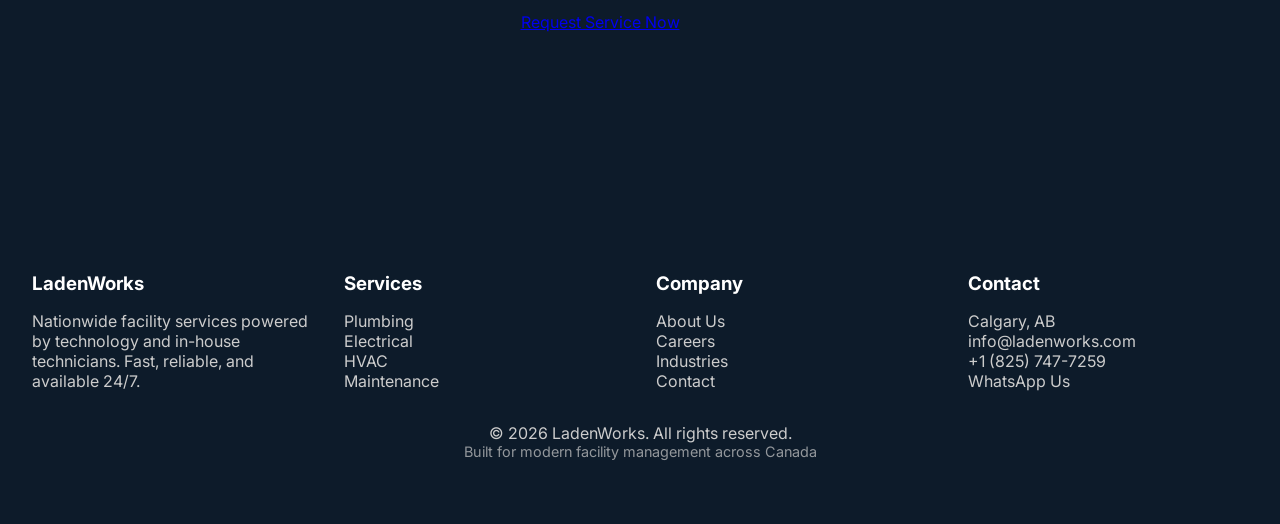
==== commit 92641bf3: "Refactor index.html and add logo to navigation Updated the HTML structure and added a logo to the na" ====
--- a/index.html
+++ b/index.html
@@ -5,13 +5,15 @@
 <meta name="viewport" content="width=device-width, initial-scale=1.0">
 <title>LadenWorks | Facility Services</title>
 <link rel="stylesheet" href="./style.css">
+  <link rel="icon" type="image/png" href="./images/ladenWorkslogo.jpeg">
 </head>
 
 <body>
 
 <!-- NAV -->
 <nav>
-  <div class="logo"><a href="./index.html">LadenWorks</a></div>
+  <div class="logo"><a href="./index.html">
+    <img src="./images/ladenWorkslogo.jpeg" alt="LadenWorks Logo" style="height: 50px;"></a></div>
   <div class="menu">
     <a href="./services/page.html">Services</a>
     <a href="./industries/page.html">Industries</a>
@@ -241,4 +243,4 @@
 </script>
 
 </body>
-</html>+</html>
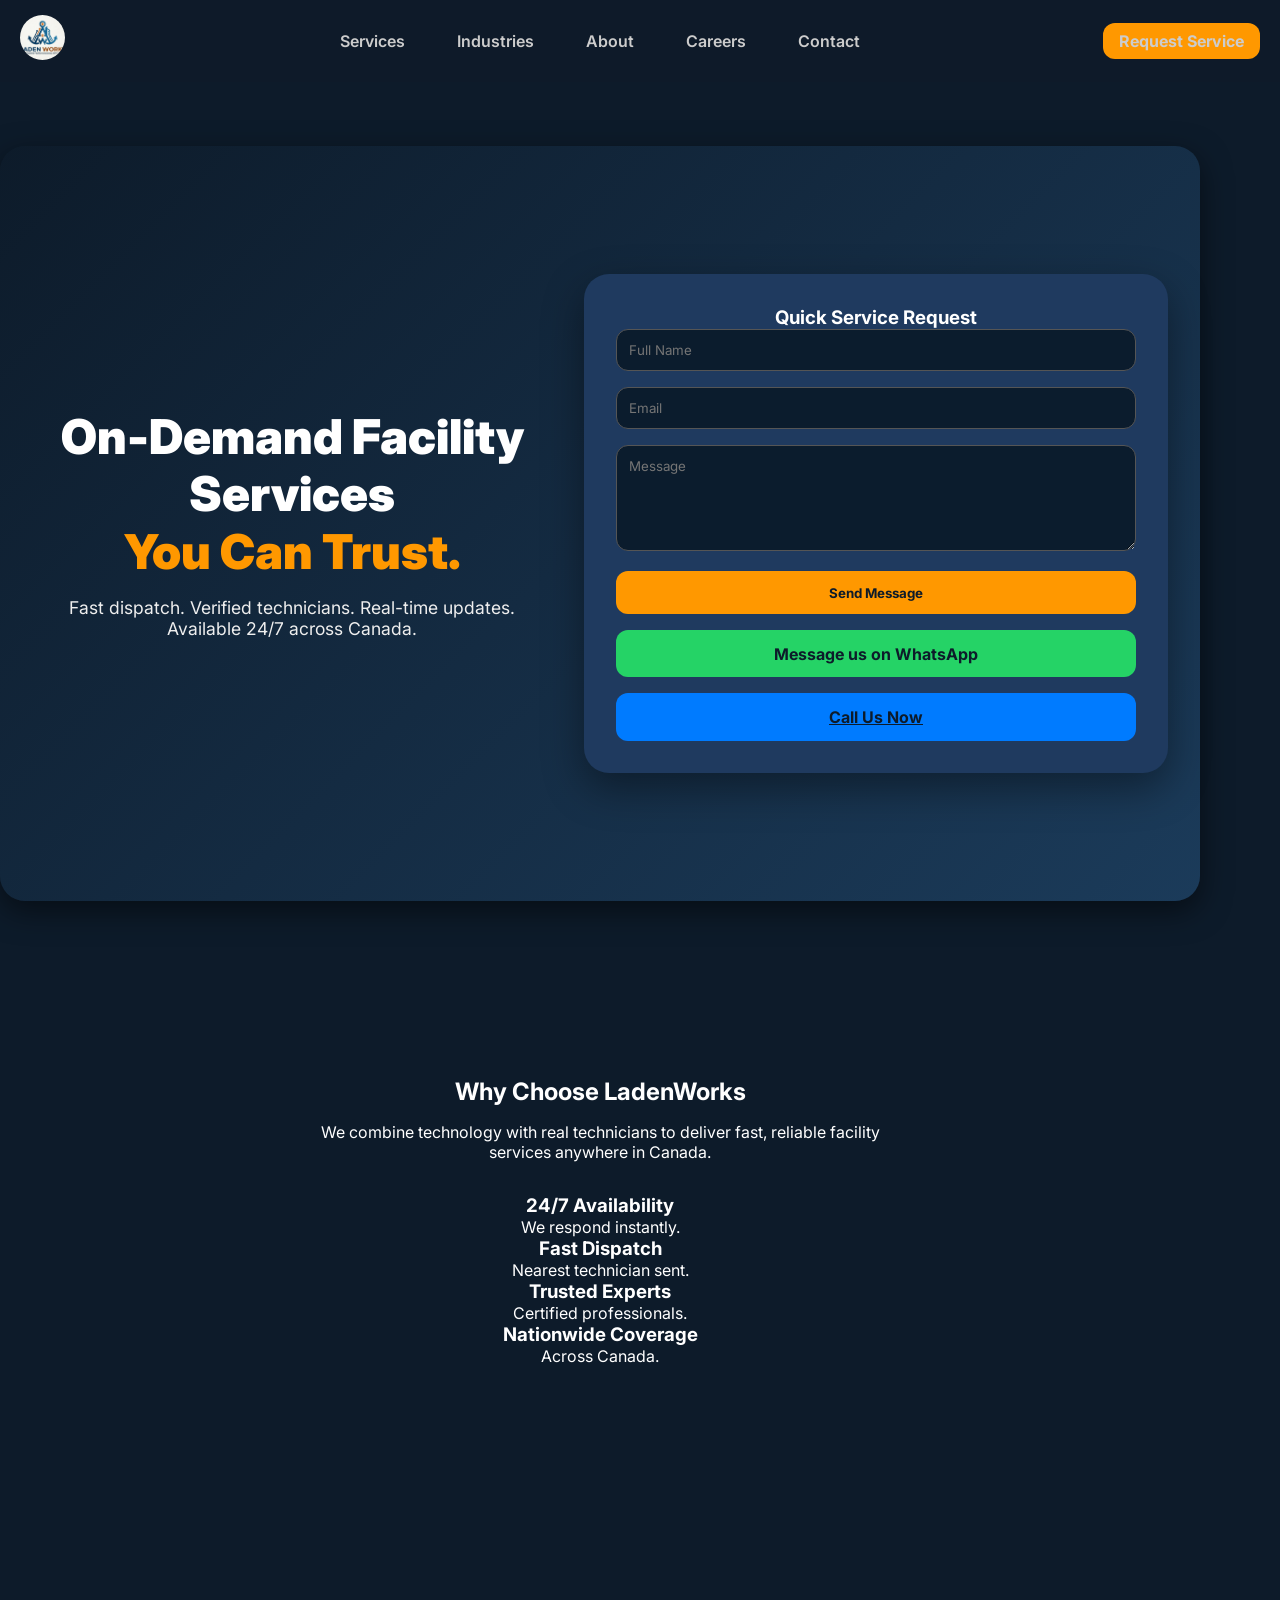
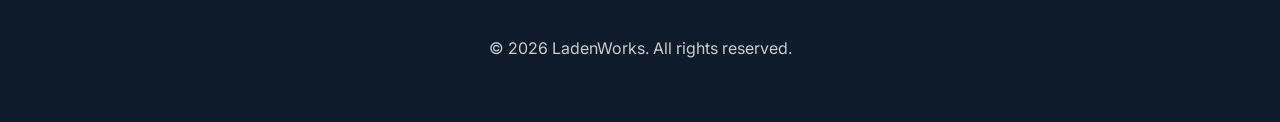
==== commit 0d7b64eb: "Refactor index.html structure and styles" ====
--- a/index.html
+++ b/index.html
@@ -5,22 +5,85 @@
 <meta name="viewport" content="width=device-width, initial-scale=1.0">
 <title>LadenWorks | Facility Services</title>
 <link rel="stylesheet" href="./style.css">
-  <link rel="icon" type="image/png" href="./images/ladenWorkslogo.jpeg">
+<link rel="icon" type="image/png" href="./images/ladenWorkslogo.jpeg">
+
+<style>
+/* NAVBAR */
+.navbar {
+  display: flex;
+  align-items: center;
+  justify-content: space-between;
+  padding: 15px 20px;
+  position: relative;
+}
+
+.logo-img {
+  width: 45px;
+  height: 45px;
+  border-radius: 50%;
+  object-fit: cover;
+}
+
+.menu {
+  display: flex;
+  gap: 20px;
+}
+
+.hamburger {
+  display: none;
+  font-size: 26px;
+  cursor: pointer;
+}
+
+@media (max-width: 768px) {
+  .menu {
+    display: none;
+    flex-direction: column;
+    position: absolute;
+    top: 70px;
+    left: 0;
+    width: 100%;
+    background: #0B1C2D;
+    padding: 20px;
+  }
+
+  .menu.active {
+    display: flex;
+  }
+
+  .hamburger {
+    display: block;
+  }
+
+  .cta {
+    font-size: 12px;
+    padding: 8px 10px;
+  }
+}
+</style>
+
 </head>
 
 <body>
 
 <!-- NAV -->
-<nav>
-  <div class="logo"><a href="./index.html">
-    <img src="./images/ladenWorkslogo.jpeg" alt="LadenWorks Logo" style="height: 50px;"></a></div>
-  <div class="menu">
+<nav class="navbar">
+  <div class="logo">
+    <a href="./index.html">
+      <img src="./images/ladenWorkslogo.jpeg" alt="LadenWorks Logo" class="logo-img">
+    </a>
+  </div>
+
+  <div class="hamburger" onclick="toggleMenu()">☰</div>
+
+  <div class="menu" id="menu">
     <a href="./services/page.html">Services</a>
     <a href="./industries/page.html">Industries</a>
     <a href="./about/page.html">About</a>
     <a href="./careers/page.html">Careers</a>
     <a href="./contact/page.html">Contact</a>
   </div>
+
   <a href="./contact/page.html" class="cta">Request Service</a>
 </nav>
 
@@ -34,197 +97,65 @@
   <div class="form" style="margin: 2rem auto;">
     <h3 style="text-align:center;">Quick Service Request</h3>
 
-      <form action="https://formspree.io/f/mdawkylg" method="POST">
+    <form action="https://formspree.io/f/mdawkylg" method="POST">
 
-<input name="name" type="text" placeholder="Full Name" required
-style="width:100%; padding:0.75rem; margin-bottom:1rem; border-radius:12px; border:1px solid #555; background-color:#0B1C2D; color:#fff;">
+      <input name="name" type="text" placeholder="Full Name" required
+      style="width:100%; padding:0.75rem; margin-bottom:1rem; border-radius:12px; border:1px solid #555; background-color:#0B1C2D; color:#fff;">
 
-<input name="email" type="email" placeholder="Email" required
-style="width:100%; padding:0.75rem; margin-bottom:1rem; border-radius:12px; border:1px solid #555; background-color:#0B1C2D; color:#fff;">
+      <input name="email" type="email" placeholder="Email" required
+      style="width:100%; padding:0.75rem; margin-bottom:1rem; border-radius:12px; border:1px solid #555; background-color:#0B1C2D; color:#fff;">
 
-<textarea name="message" placeholder="Message" rows="5" required
-style="width:100%; padding:0.75rem; margin-bottom:1rem; border-radius:12px; border:1px solid #555; background-color:#0B1C2D; color:#fff;"></textarea>
+      <textarea name="message" placeholder="Message" rows="5" required
+      style="width:100%; padding:0.75rem; margin-bottom:1rem; border-radius:12px; border:1px solid #555; background-color:#0B1C2D; color:#fff;"></textarea>
 
-<button type="submit" class="btn" style="width:100%;">Send Message</button>
+      <button type="submit" class="btn" style="width:100%;">Send Message</button>
 
-<!-- ✅ WHATSAPP BUTTON -->
-<a id="whatsappBtn" target="_blank" class="btn"
-style="display:block; text-align:center; margin-top:1rem; background:#25D366;">
-Message us on WhatsApp
-</a>
+      <!-- WHATSAPP -->
+      <a id="whatsappBtn" target="_blank" class="btn"
+      style="display:block; text-align:center; margin-top:1rem; background:#25D366;">
+      Message us on WhatsApp
+      </a>
 
-<!-- ✅ CALL BUTTON -->
-<a href="tel:+18257477259" class="btn"
-style="display:block; text-align:center; margin-top:1rem; background:#007BFF;">
-Call Us Now
-</a>
+      <!-- CALL -->
+      <a href="tel:+18257477259" class="btn"
+      style="display:block; text-align:center; margin-top:1rem; background:#007BFF;">
+      Call Us Now
+      </a>
 
-</form>
-    </div>
-  </section>
-
-  <!-- WHY CHOOSE US -->
-  <section style="text-align:center; margin: 5rem 0;">
-    <h2>Why Choose LadenWorks</h2>
-    <p style="max-width:600px; margin: 1rem auto;">
-      We combine technology with real technicians to deliver fast, reliable facility services anywhere in Canada.
-    </p>
-
-    <div class="features-grid" style="margin-top:2rem;">
-      <div class="feature">
-        <h3>24/7 Availability</h3>
-        <p>We respond instantly, day or night for urgent issues.</p>
-      </div>
-
-      <div class="feature">
-        <h3>Fast Dispatch</h3>
-        <p>Nearest technician sent immediately.</p>
-      </div>
-
-      <div class="feature">
-        <h3>Trusted Experts</h3>
-      <p>Fully vetted and certified professionals.</p>
-    </div>
-
-    <div class="feature">
-      <h3>Nationwide Coverage</h3>
-      <p>Serving businesses across Canada.</p>
-    </div>
+    </form>
   </div>
 </section>
 
-<!-- SERVICES -->
+<!-- WHY -->
 <section style="text-align:center; margin: 5rem 0;">
-  <h2>Our Services</h2>
+  <h2>Why Choose LadenWorks</h2>
   <p style="max-width:600px; margin: 1rem auto;">
-    From emergency repairs to scheduled maintenance, we handle all major facility service needs.
+    We combine technology with real technicians to deliver fast, reliable facility services anywhere in Canada.
   </p>
 
-  <div class="services-grid" style="margin-top:2rem;">
-    <div class="service-card">
-      <h3>Plumbing</h3>
-      <p>Leaks, repairs, and installations.</p>
-    </div>
-
-    <div class="service-card">
-      <h3>Electrical</h3>
-      <p>Certified electrical maintenance and repair.</p>
-    </div>
-
-    <div class="service-card">
-      <h3>HVAC</h3>
-      <p>Heating, cooling, and ventilation solutions.</p>
-    </div>
-  </div>
-
-  <div style="margin-top:2rem;">
-    <a href="./services/page.html" class="cta">View All Services</a>
-  </div>
-</section>
-
-<!-- STATS -->
-<section style="text-align:center; margin: 5rem 0;">
-  <div class="stats">
-    <div class="stat">
-      <h2>500+</h2>
-      <p>Jobs Completed</p>
-    </div>
-
-    <div class="stat">
-      <h2>24/7</h2>
-      <p>Support</p>
-    </div>
-
-    <div class="stat">
-      <h2>100%</h2>
-      <p>Customer Satisfaction</p>
-    </div>
-  </div>
-</section>
-
-<!-- TESTIMONIALS -->
-<section style="text-align:center; margin: 5rem 0;">
-  <h2>What Our Clients Say</h2>
-
-  <div style="max-width:600px; margin:2rem auto;">
-    <p>"Fast response and professional service. Saved our business during an emergency."</p>
-    <strong>- Property Manager, Calgary</strong>
-  </div>
-
-  <div style="max-width:600px; margin:2rem auto;">
-    <p>"Reliable and efficient. Our go-to for all maintenance work."</p>
-    <strong>- Retail Business Owner</strong>
-  </div>
-</section>
-
-<!-- FINAL CTA -->
-<section style="text-align:center; margin: 5rem 0;">
-  <h2>Need Immediate Help?</h2>
-  <p>Our team is ready 24/7 to handle your request.</p>
-
-  <div style="margin-top:2rem;">
-    <a href="./contact/page.html" class="cta">Request Service Now</a>
+  <div class="features-grid" style="margin-top:2rem;">
+    <div class="feature"><h3>24/7 Availability</h3><p>We respond instantly.</p></div>
+    <div class="feature"><h3>Fast Dispatch</h3><p>Nearest technician sent.</p></div>
+    <div class="feature"><h3>Trusted Experts</h3><p>Certified professionals.</p></div>
+    <div class="feature"><h3>Nationwide Coverage</h3><p>Across Canada.</p></div>
   </div>
 </section>
 
 <!-- FOOTER -->
 <footer>
-
-  <div class="footer-grid">
-
-    <!-- COMPANY -->
-    <div>
-      <h3>LadenWorks</h3>
-      <p>
-        Nationwide facility services powered by technology and in-house technicians.
-        Fast, reliable, and available 24/7.
-      </p>
-    </div>
-
-    <!-- SERVICES -->
-    <div>
-      <h3>Services</h3>
-      <p><a href="./services/page.html">Plumbing</a></p>
-      <p><a href="./services/page.html">Electrical</a></p>
-      <p><a href="./services/page.html">HVAC</a></p>
-      <p><a href="./services/page.html">Maintenance</a></p>
-    </div>
-
-    <!-- COMPANY LINKS -->
-    <div>
-      <h3>Company</h3>
-      <p><a href="../about/page.html">About Us</a></p>
-      <p><a href="../careers/page.html">Careers</a></p>
-      <p><a href="../industries/page.html">Industries</a></p>
-      <p><a href="../contact/page.html">Contact</a></p>
-    </div>
-
-    <!-- CONTACT -->
-    <div>
-      <h3>Contact</h3>
-      <p>Calgary, AB</p>
-      <p><a href="mailto:info@ladenworks.com">info@ladenworks.com</a></p>
-      <p><a href="tel:+18257477259">+1 (825) 747-7259</a></p>
-      <p><a href="#" id="footerWhatsapp">WhatsApp Us</a></p>
-    </div>
-
-  </div>
-
-  <!-- BOTTOM BAR -->
   <div style="text-align:center; margin-top:2rem;">
     <p>© 2026 LadenWorks. All rights reserved.</p>
-    <p style="font-size:0.9rem; opacity:0.7;">
-      Built for modern facility management across Canada
-    </p>
   </div>
-
 </footer>
 
-<!-- WHATSAPP SCRIPT -->
+<!-- SCRIPTS -->
 <script>
+function toggleMenu() {
+  document.getElementById("menu").classList.toggle("active");
+}
+
 document.getElementById("whatsappBtn").addEventListener("click", function(){
-
-  let company = document.querySelector("input[name='company']").value;
+  let name = document.querySelector("input[name='name']").value;
   let email = document.querySelector("input[name='email']").value;
   let message = document.querySelector("textarea[name='message']").value;
 
@@ -232,12 +163,11 @@
 
   let text = `New Service Request - LadenWorks
 
-Company: ${company}
+Name: ${name}
 Email: ${email}
 Issue: ${message}`;
 
   let url = `https://wa.me/${phone}?text=${encodeURIComponent(text)}`;
-
   this.href = url;
 });
 </script>
--- a/style.css
+++ b/style.css
@@ -292,3 +292,64 @@
 nav a:hover {
   color: var(--accent);
 }
+.logo-img {
+  width: 50px;           /* adjust size as needed */
+  height: 50px;
+  border-radius: 50%;    /* makes it circular */
+  object-fit: cover;     /* ensures the image scales nicely */
+}
+.navbar {
+  display: flex;
+  align-items: center;
+  justify-content: space-between;
+  padding: 15px 20px;
+  position: relative;
+}
+
+.logo-img {
+  width: 45px;
+  height: 45px;
+  border-radius: 50%;
+  object-fit: cover;
+}
+
+/* Desktop menu */
+.menu {
+  display: flex;
+  gap: 20px;
+}
+
+/* Hamburger hidden on desktop */
+.hamburger {
+  display: none;
+  font-size: 26px;
+  cursor: pointer;
+}
+
+/* MOBILE */
+@media (max-width: 768px) {
+
+  .menu {
+    display: none;
+    flex-direction: column;
+    position: absolute;
+    top: 70px;
+    left: 0;
+    width: 100%;
+    background: #0B1C2D;
+    padding: 20px;
+  }
+
+  .menu.active {
+    display: flex;
+  }
+
+  .hamburger {
+    display: block;
+  }
+
+  .cta {
+    font-size: 12px;
+    padding: 8px 10px;
+  }
+}
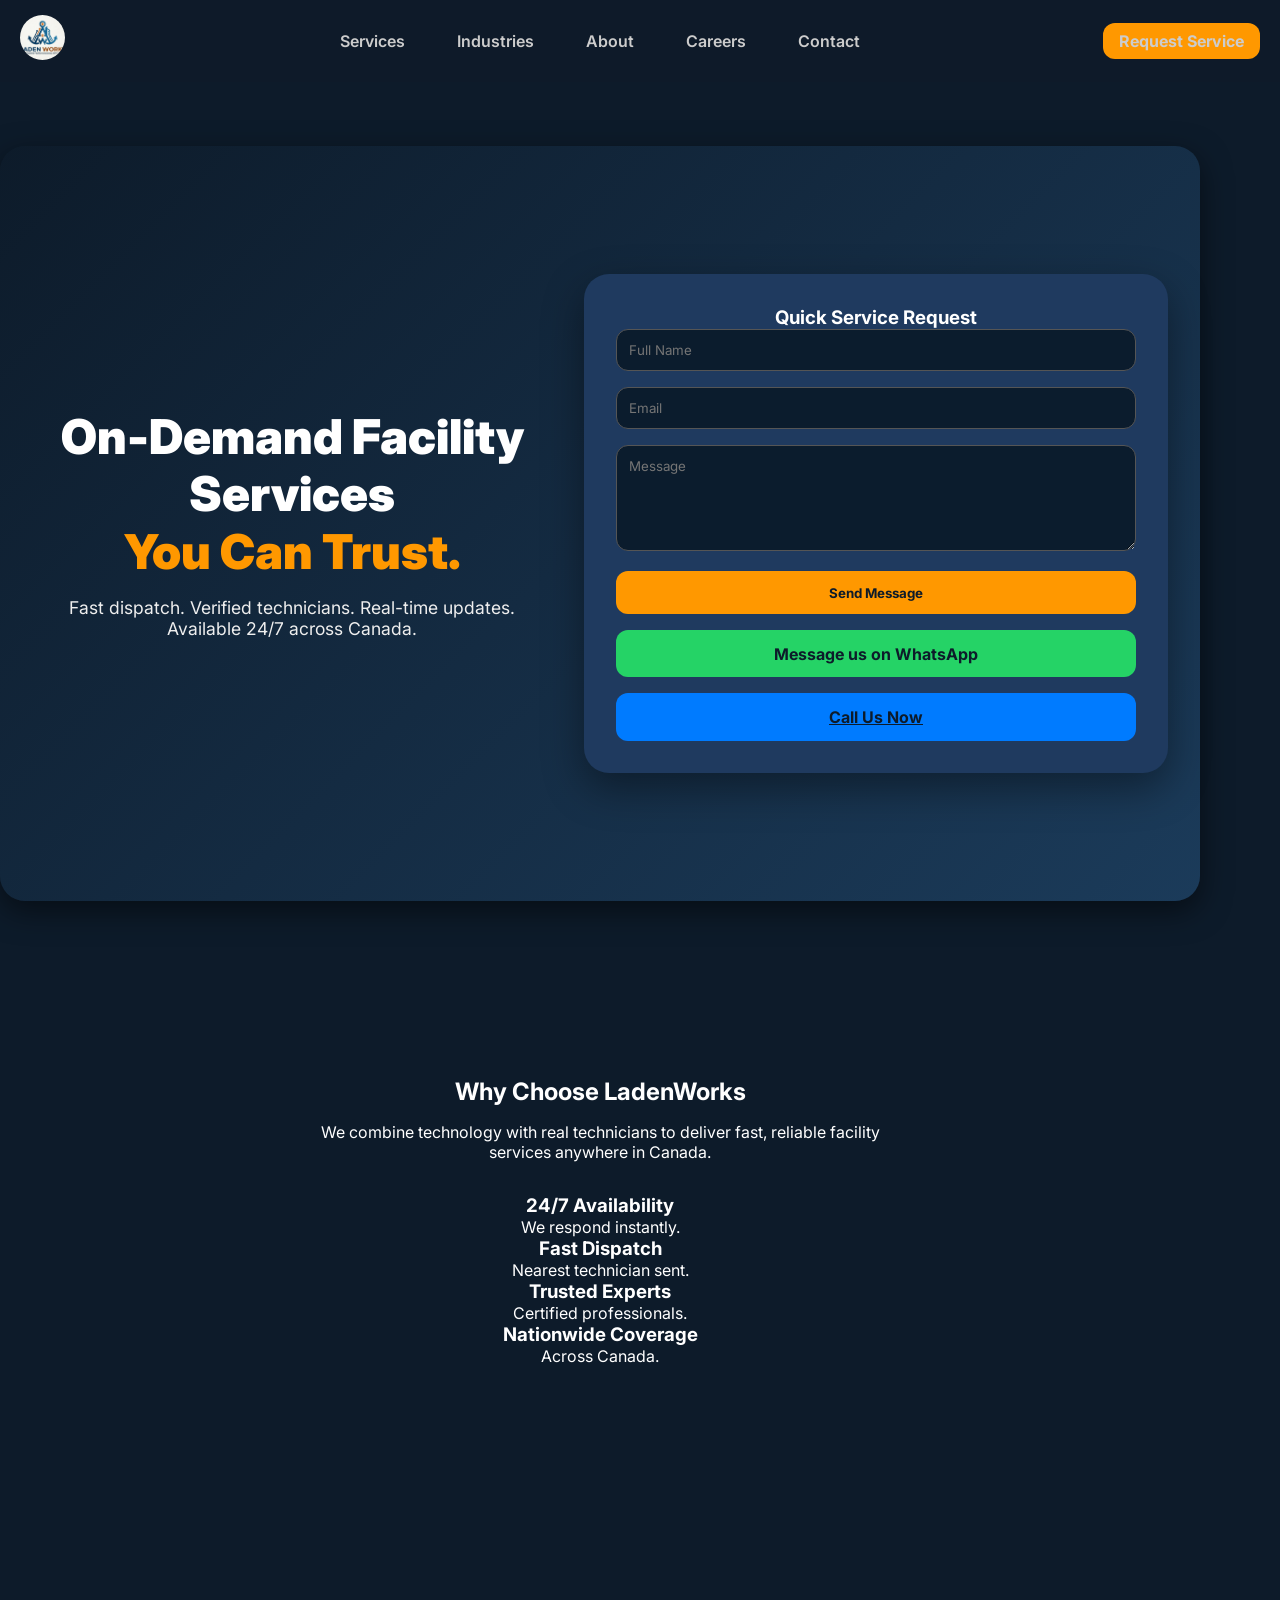
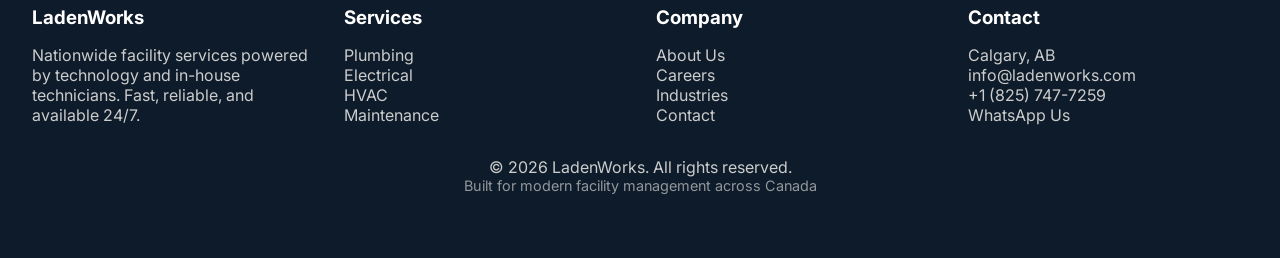
==== commit 808611b5: "Refactor index.html with updated footer and styles" ====
--- a/index.html
+++ b/index.html
@@ -142,10 +142,57 @@
 </section>
 
 <!-- FOOTER -->
+<!-- FOOTER -->
 <footer>
+
+  <div class="footer-grid">
+
+    <!-- COMPANY -->
+    <div>
+      <h3>LadenWorks</h3>
+      <p>
+        Nationwide facility services powered by technology and in-house technicians.
+        Fast, reliable, and available 24/7.
+      </p>
+    </div>
+
+    <!-- SERVICES -->
+    <div>
+      <h3>Services</h3>
+      <p><a href="./services/page.html">Plumbing</a></p>
+      <p><a href="./services/page.html">Electrical</a></p>
+      <p><a href="./services/page.html">HVAC</a></p>
+      <p><a href="./services/page.html">Maintenance</a></p>
+    </div>
+
+    <!-- COMPANY LINKS -->
+    <div>
+      <h3>Company</h3>
+      <p><a href="./about/page.html">About Us</a></p>
+      <p><a href="./careers/page.html">Careers</a></p>
+      <p><a href="./industries/page.html">Industries</a></p>
+      <p><a href="./contact/page.html">Contact</a></p>
+    </div>
+
+    <!-- CONTACT -->
+    <div>
+      <h3>Contact</h3>
+      <p>Calgary, AB</p>
+      <p><a href="mailto:info@ladenworks.com">info@ladenworks.com</a></p>
+      <p><a href="tel:+18257477259">+1 (825) 747-7259</a></p>
+      <p><a href="#" id="footerWhatsapp">WhatsApp Us</a></p>
+    </div>
+
+  </div>
+
+  <!-- BOTTOM BAR -->
   <div style="text-align:center; margin-top:2rem;">
     <p>© 2026 LadenWorks. All rights reserved.</p>
-  </div>
+    <p style="font-size:0.9rem; opacity:0.7;">
+      Built for modern facility management across Canada
+    </p>
+  </div>
+
 </footer>
 
 <!-- SCRIPTS -->
